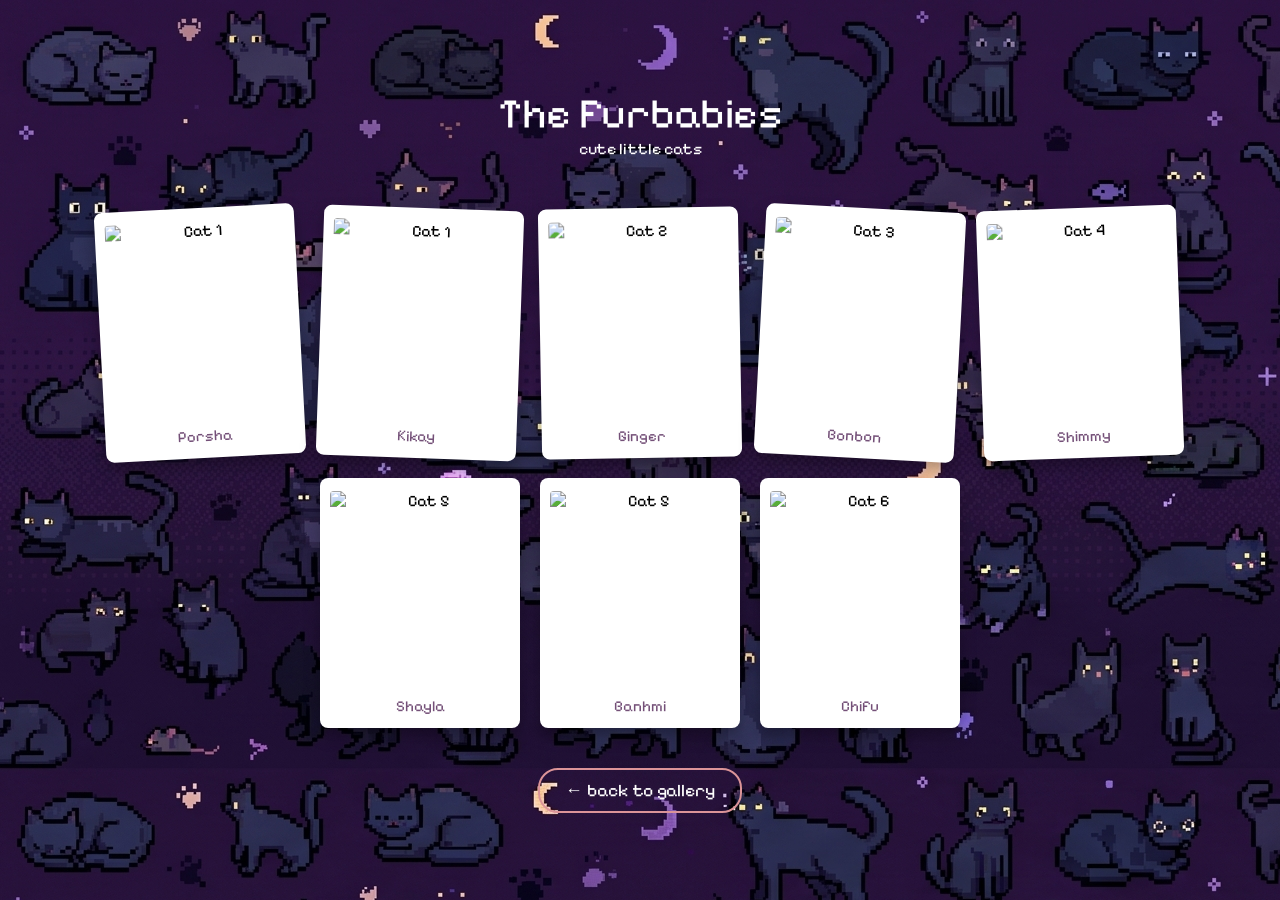
==== cats.html @ f411790f "Add files via upload" ====
<!DOCTYPE html>
<html lang="en">
  <head>
    <meta charset="UTF-8" />
    <meta name="viewport" content="width=device-width, initial-scale=1" />
    <title>Jannah's Cats 🐾</title>
    <link rel="stylesheet" href="style.css" />
    <link rel="preconnect" href="https://fonts.googleapis.com" />
    <link rel="preconnect" href="https://fonts.gstatic.com" crossorigin />
    <link
      href="https://fonts.googleapis.com/css2?family=Pixelify+Sans:wght@400..700&display=swap"
      rel="stylesheet"
    />
    <style>
      .gallery-container {
        display: flex;
        flex-direction: row;
        justify-content: center;
        align-items: center;
        gap: 20px;
        flex-wrap: wrap;
        max-width: 1300px;
        margin-top: 30px;
        z-index: 5;
      }

      /* 5 Picture Frames Layout */
      .gallery-frame {
        background-color: #ffffff;
        border-radius: 8px;
        box-shadow: 0 8px 16px rgba(0, 0, 0, 0.3);
        padding: 10px;
        width: 200px;
        height: 250px;
        position: relative;
        display: flex;
        flex-direction: column;
        justify-content: center;
        align-items: center;
        box-sizing: border-box;
        transition: transform 0.3s ease;
      }

      .gallery-frame:nth-child(1) { transform: rotate(-3deg); }
      .gallery-frame:nth-child(2) { transform: rotate(2deg); }
      .gallery-frame:nth-child(3) { transform: rotate(-1deg); }
      .gallery-frame:nth-child(4) { transform: rotate(3deg); }
      .gallery-frame:nth-child(5) { transform: rotate(-2deg); }

      .gallery-frame:hover {
        transform: rotate(0deg) scale(1.05);
        z-index: 10;
      }

      .gallery-img {
        width: 100%;
        height: calc(100% - 30px);
        object-fit: cover;
        border-radius: 4px;
        cursor: zoom-in;
      }

      .gallery-caption {
        font-family: 'Pixelify Sans', sans-serif;
        color: #745078;
        font-size: 0.95rem;
        margin-top: 6px;
      }

      .back-btn {
        margin-top: 40px;
        display: inline-block;
        padding: 10px 25px;
        background-color: transparent;
        color: #ffffff;
        border: 2px solid #db9498;
        border-radius: 20px;
        font-family: 'Pixelify Sans', sans-serif;
        font-size: 1.1rem;
        text-decoration: none;
        transition: all 0.3s ease;
      }

      .back-btn:hover {
        background-color: rgba(255, 255, 255, 0.2);
        transform: scale(1.05);
      }

      /* Lightbox Modal para sa Zoom Feature */
      .lightbox-modal {
        display: none;
        position: fixed;
        z-index: 1000;
        top: 0;
        left: 0;
        width: 100%;
        height: 100%;
        background-color: rgba(0, 0, 0, 0.8);
        justify-content: center;
        align-items: center;
        cursor: pointer;
      }

      .lightbox-modal img {
        max-width: 90%;
        max-height: 90%;
        border-radius: 8px;
        box-shadow: 0 10px 25px rgba(0, 0, 0, 0.5);
        border: 4px solid #ffffff;
        animation: zoomIn 0.3s ease;
      }

      /* Download Button for Lightbox */
      .download-btn {
        position: absolute;
        bottom: 40px;
        padding: 10px 25px;
        background-color: transparent;
        color: #ffffff;
        border: 2px solid #db9498;
        border-radius: 20px;
        font-family: 'Pixelify Sans', sans-serif;
        font-size: 1.1rem;
        text-decoration: none;
        transition: all 0.3s ease;
        z-index: 1001; /* Keeps it above the image */
      }

      .download-btn:hover {
        background-color: rgba(255, 255, 255, 0.2);
        transform: scale(1.05);
      }

      @keyframes zoomIn {
        from { transform: scale(0.7); opacity: 0; }
        to { transform: scale(1); opacity: 1; }
      }

      /* MOBILE VIEW: Naka-vertical / pataas-pababa ang 5 frames */
      @media (max-width: 768px) {
        .gallery-container {
          flex-direction: column;
          gap: 20px;
        }
        
        .gallery-frame {
          width: 200px;
          height: 240px;
          transform: rotate(0deg) !important;
        }

        .download-btn {
          bottom: 25px;
          font-size: 1rem;
        }
      }
    </style>
  </head>
  <body>

    <audio id="persistentAudio" src="song/bday.mp3" loop></audio>

    <!-- Floating Flowers Background -->
    <div class="flowers-container">
      <div class="flower">🌸</div>
      <div class="flower">🌺</div>
      <div class="flower">🌸</div>
      <div class="flower">💮</div>
      <div class="flower">🌺</div>
      <div class="flower">🌸</div>
      <div class="flower">💮</div>
      <div class="flower">🌸</div>
    </div>

    <div class="container">
      <div id="mainTitle" style="font-size: 42px; color: #ffffff; margin-top: 30px;">The Furbabies</div>
      <div id="subTitle" style="margin-bottom: 20px; color: #ffffff; ">cute little cats</div>

      <!-- 5 Picture Frames (Horizontal sa Web, Vertical sa Mobile) -->
      <div class="gallery-container">
        
        <div class="gallery-frame">
          <img src="photos/c0.jpg" alt="Cat 1" class="gallery-img" />
          <div class="gallery-caption">Porsha</div>
        </div>

        <div class="gallery-frame">
          <img src="photos/c1.jpg" alt="Cat 1" class="gallery-img" />
          <div class="gallery-caption">Kikay</div>
        </div>

        <div class="gallery-frame">
          <img src="photos/c2.jpg" alt="Cat 2" class="gallery-img" />
          <div class="gallery-caption">Ginger</div>
        </div>

        <div class="gallery-frame">
          <img src="photos/c3.jpg" alt="Cat 3" class="gallery-img" />
          <div class="gallery-caption">Bonbon</div>
        </div>

        <div class="gallery-frame">
          <img src="photos/c4.jpg" alt="Cat 4" class="gallery-img" />
          <div class="gallery-caption">Shimmy</div>
        </div>

        <div class="gallery-frame">
          <img src="photos/c7.jpg" alt="Cat 5" class="gallery-img" />
          <div class="gallery-caption">Shayla</div>
        </div>

        <div class="gallery-frame">
          <img src="photos/c5.jpg" alt="Cat 5" class="gallery-img" />
          <div class="gallery-caption">Banhmi</div>
        </div>

        <div class="gallery-frame">
          <img src="photos/c6.jpg" alt="Cat 6" class="gallery-img" />
          <div class="gallery-caption">Chifu</div>
        </div>

      </div>

      <!-- Back Button para makabalik sa gallery -->
      <a href="gallery.html" class="back-btn">← back to gallery</a>
    </div>

    <!-- Lightbox Modal para sa Zoom -->
    <div id="lightbox" class="lightbox-modal">
      <img id="lightbox-img" src="" alt="Zoomed Cat Photo" />
      <a id="download-btn" href="" download class="download-btn">Download Image</a>
    </div>

    <script>
      const lightbox = document.getElementById('lightbox');
      const lightboxImg = document.getElementById('lightbox-img');
      const downloadBtn = document.getElementById('download-btn');
      const galleryImages = document.querySelectorAll('.gallery-img');

      galleryImages.forEach(img => {
        img.addEventListener('click', () => {
          lightbox.style.display = 'flex';
          lightboxImg.src = img.src;

          // Set the link to the image source
          downloadBtn.href = img.src; 
          
          // Extract the file name and force download
          const fileName = img.src.split('/').pop();
          downloadBtn.download = fileName; 
        });
      });

      // Prevent closing if clicking the image or download button
      lightbox.addEventListener('click', (e) => {
        if (e.target !== lightboxImg && e.target !== downloadBtn) {
          lightbox.style.display = 'none';
        }
      });

      const bgMusic = document.getElementById('persistentAudio');

      window.addEventListener('load', () => {
        const isPlaying = localStorage.getItem('isPlaying') === 'true';
        const savedTime = parseFloat(localStorage.getItem('audioTime')) || 0;

        bgMusic.currentTime = savedTime;
        if (isPlaying) {
          bgMusic.volume = 0.5;
          bgMusic.play().catch(e => console.log("Autoplay blocked:", e));
        }
      });

      // Patuloy na i-update ang oras sa background
      setInterval(() => {
        if (!bgMusic.paused) {
          localStorage.setItem('audioTime', bgMusic.currentTime);
          localStorage.setItem('isPlaying', 'true');
        }
      }, 500);
    </script>
  </body>
</html>
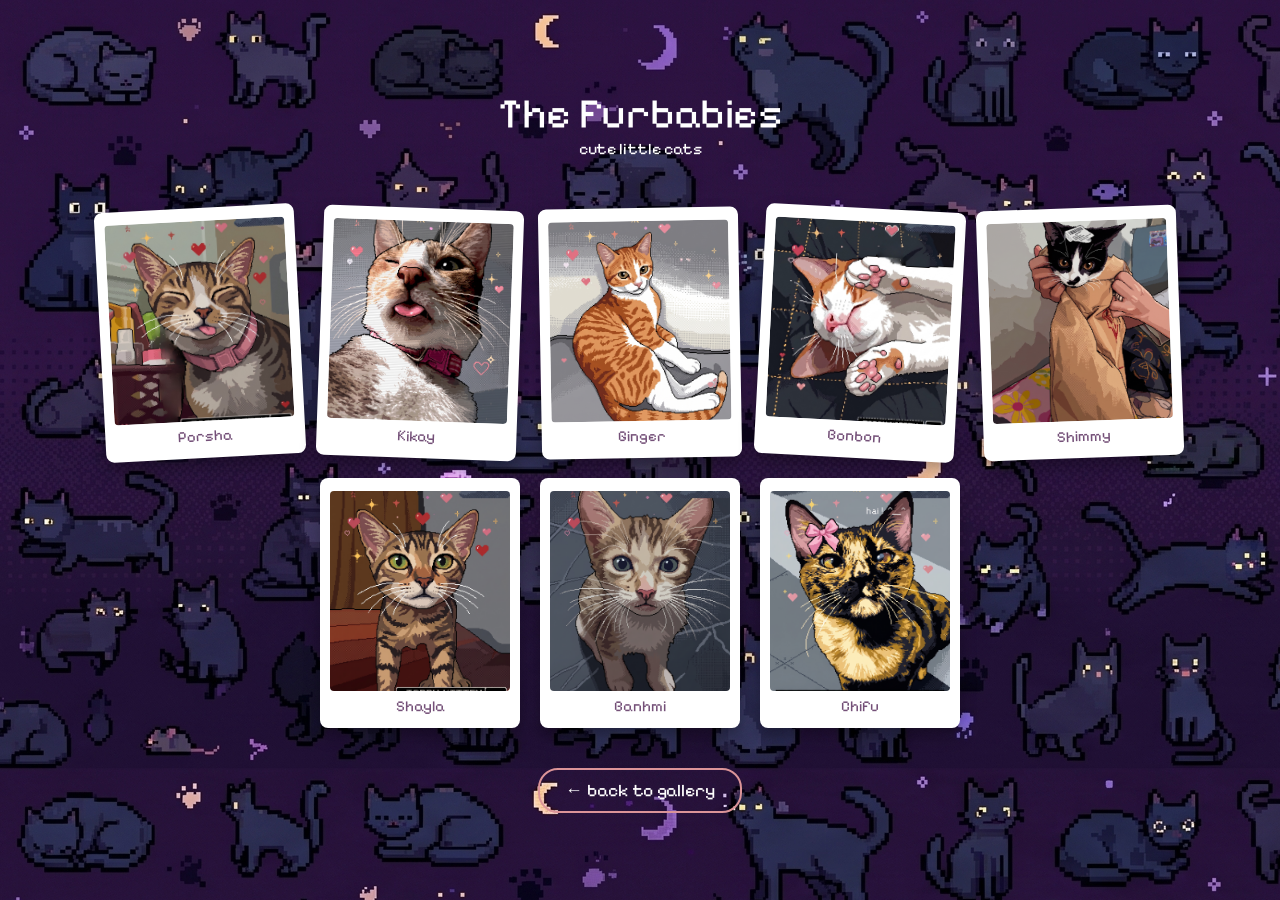
==== commit ba9e8e19: "Update cats.html" ====
--- a/cats.html
+++ b/cats.html
@@ -280,4 +280,4 @@
       }, 500);
     </script>
   </body>
-</html>+</html>
--- a/style.css
+++ b/style.css
@@ -318,6 +318,7 @@
     flex-direction: column; 
     gap: 40px; 
     margin-top: 20px;
+    align-items: center;
   }
 
   .cake-container {
@@ -327,8 +328,8 @@
 
   .cake {
     transform: scale(3.5); 
-    top: -40px; 
-    left: 130px; 
+    top: -50px;
+    left: calc(50% - 112px);
   }
 
   .right-column {
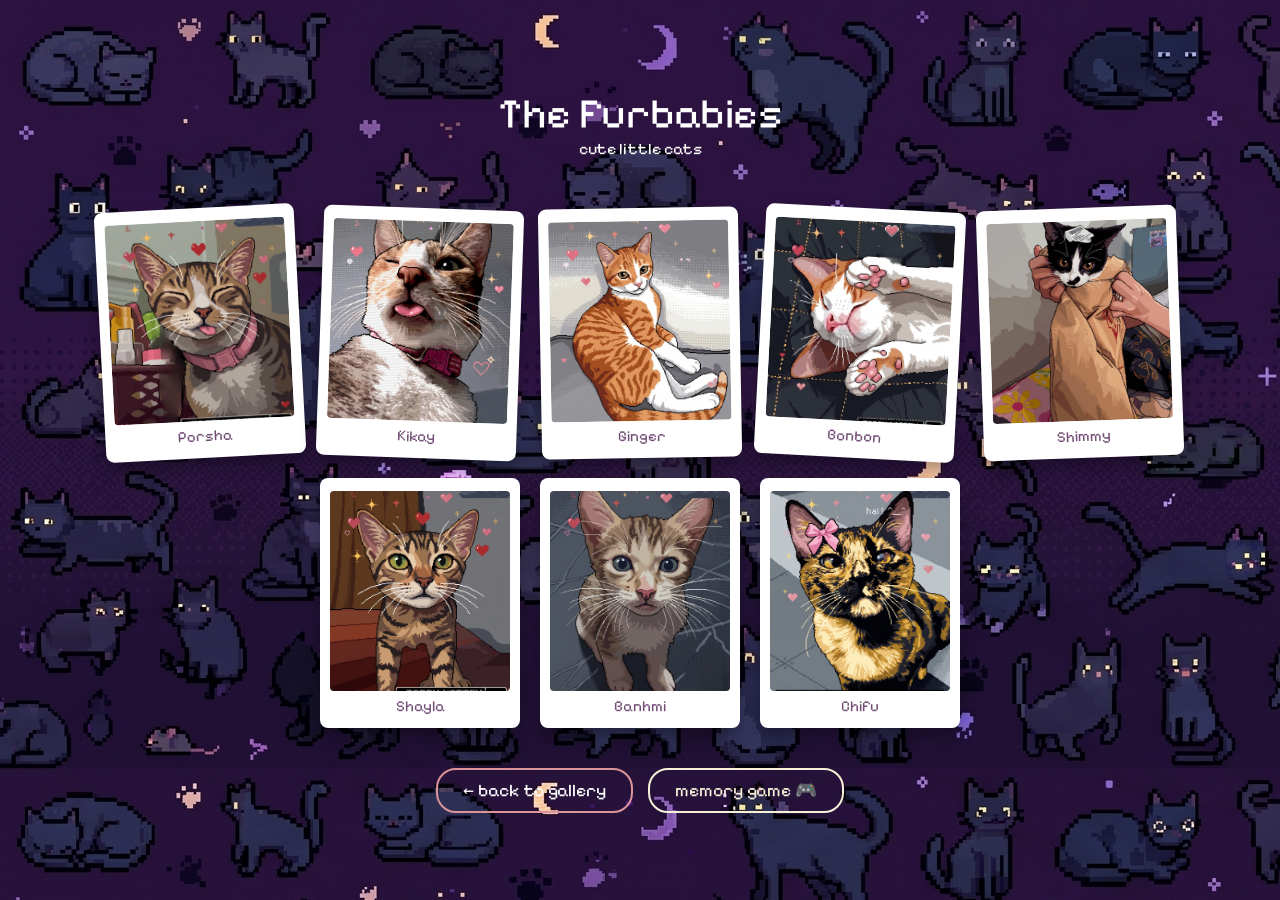
==== commit b7ca9ef8: "Update cats.html" ====
--- a/cats.html
+++ b/cats.html
@@ -61,7 +61,7 @@
       }
 
       .gallery-caption {
-        font-family: 'Pixelify Sans', sans-serif;
+        font-family: 'Pixelify Sans', monospace;
         color: #745078;
         font-size: 0.95rem;
         margin-top: 6px;
@@ -75,7 +75,7 @@
         color: #ffffff;
         border: 2px solid #db9498;
         border-radius: 20px;
-        font-family: 'Pixelify Sans', sans-serif;
+        font-family: 'Pixelify Sans', monospace;
         font-size: 1.1rem;
         text-decoration: none;
         transition: all 0.3s ease;
@@ -119,7 +119,7 @@
         color: #ffffff;
         border: 2px solid #db9498;
         border-radius: 20px;
-        font-family: 'Pixelify Sans', sans-serif;
+        font-family: 'Pixelify Sans', monospace;
         font-size: 1.1rem;
         text-decoration: none;
         transition: all 0.3s ease;
@@ -222,7 +222,10 @@
       </div>
 
       <!-- Back Button para makabalik sa gallery -->
-      <a href="gallery.html" class="back-btn">← back to gallery</a>
+      <div style="display: flex; gap: 15px; justify-content: center; margin-top: 40px; flex-wrap: wrap;">
+        <a href="gallery.html" class="back-btn" style="margin-top: 0;">← back to gallery</a>
+        <a href="memory.html" class="back-btn" style="margin-top: 0; border-color: #f6f1d8; color: #f6f1d8;">memory game 🎮</a>
+      </div>
     </div>
 
     <!-- Lightbox Modal para sa Zoom -->
@@ -278,6 +281,52 @@
           localStorage.setItem('isPlaying', 'true');
         }
       }, 500);
+      // === Click-the-Cats Easter Egg ===
+      // The background is wall-to-wall cats and cat-themed decorations, so
+      // any click on the decorative background (not on buttons/cards/other
+      // UI) pops a little heart/paw + "meow~" right at the cursor.
+      (function () {
+        const catReactionEmojis = ["❤️", "🐾"];
+        const catReactionWords = ["meow~", "purr~", "mrow!", "nya~"];
+
+        function spawnCatReaction(clientX, clientY) {
+          const el = document.createElement("div");
+          el.className = "cat-reaction";
+          el.style.left = `${clientX}px`;
+          el.style.top = `${clientY}px`;
+
+          const emoji = document.createElement("span");
+          emoji.className = "cat-reaction-emoji";
+          emoji.textContent =
+            catReactionEmojis[
+              Math.floor(Math.random() * catReactionEmojis.length)
+            ];
+
+          const bubble = document.createElement("div");
+          bubble.className = "cat-reaction-bubble";
+          bubble.textContent =
+            catReactionWords[
+              Math.floor(Math.random() * catReactionWords.length)
+            ];
+
+          el.appendChild(emoji);
+          el.appendChild(bubble);
+          document.body.appendChild(el);
+          setTimeout(() => el.remove(), 1000);
+        }
+
+        document.addEventListener("click", (e) => {
+          const target = e.target;
+          const isBackgroundClick =
+            target === document.body ||
+            target === document.documentElement ||
+            (target.classList && target.classList.contains("container"));
+
+          if (!isBackgroundClick) return;
+          spawnCatReaction(e.clientX, e.clientY);
+        });
+      })();
+
     </script>
   </body>
 </html>
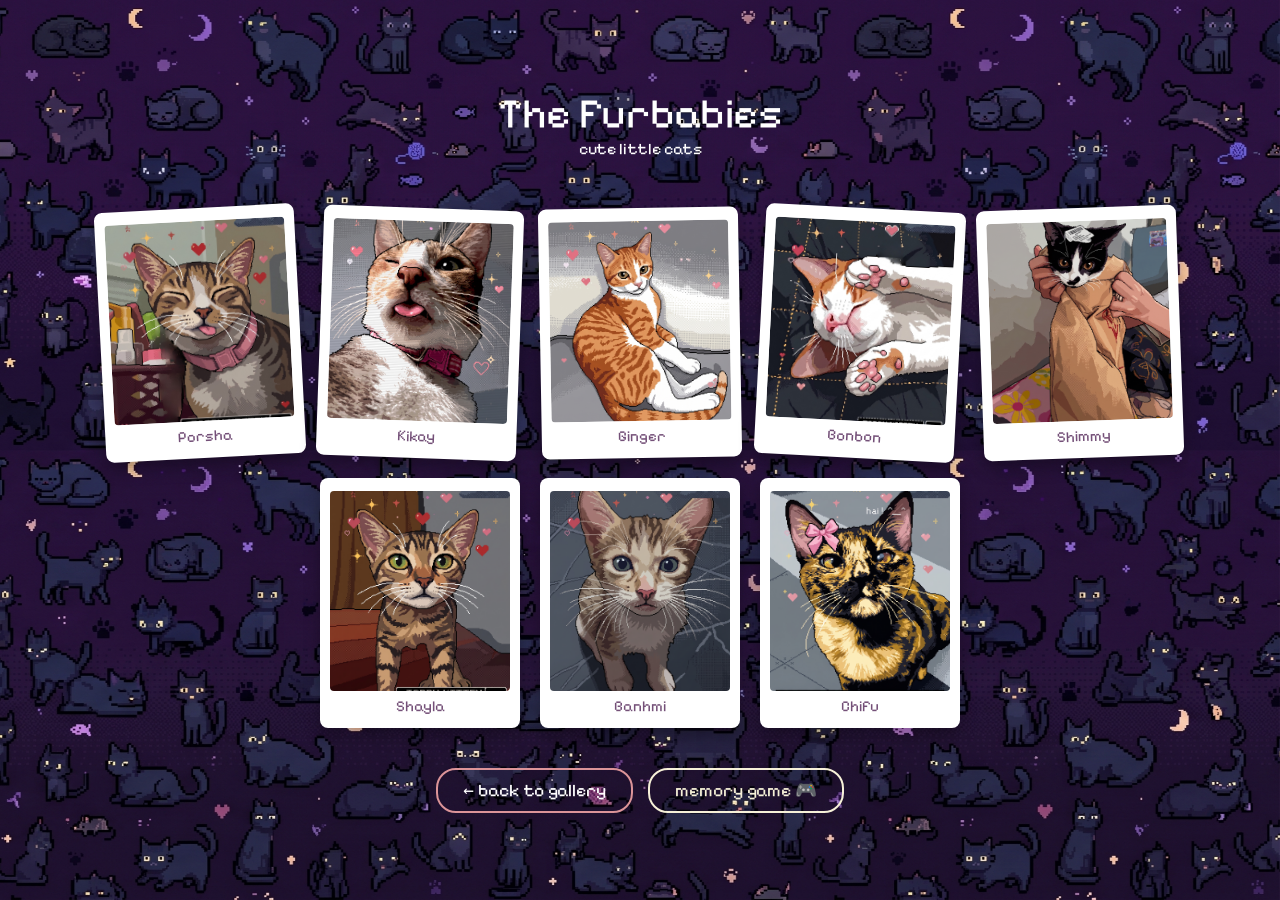
==== commit b0c941cb: "Update cats.html" ====
--- a/cats.html
+++ b/cats.html
@@ -160,6 +160,7 @@
 
     <audio id="persistentAudio" src="song/bday.mp3" loop></audio>
 
+    <div class="cats-bg"></div>
     <!-- Floating Flowers Background -->
     <div class="flowers-container">
       <div class="flower">🌸</div>
--- a/style.css
+++ b/style.css
@@ -1,5 +1,5 @@
 * {
-  font-family: "Pixelify Sans", sans-serif;
+  font-family: "Pixelify Sans", monospace;
   box-sizing: border-box;
 }
 
@@ -13,9 +13,24 @@
   justify-content: center;
   align-items: center;
   background-color: #745078; 
-  background-image: url('bgcats.png'); 
-  background-repeat: repeat;
-  background-size: auto;
+}
+
+/* Fixed, non-tiling cat background. Using a dedicated position:fixed layer
+   (instead of background-attachment:fixed on body) so it stays steady while
+   scrolling on every browser, including mobile Safari, which does not
+   support fixed background-attachment reliably. */
+.cats-bg {
+  position: fixed;
+  top: 0;
+  left: 0;
+  width: 100%;
+  height: 100%;
+  background-image: url('bgcats.png');
+  background-repeat: no-repeat;
+  background-size: cover;
+  background-position: center center;
+  z-index: 0;
+  pointer-events: none;
 }
 
 .flowers-container {
@@ -115,7 +130,7 @@
 /* 6. Placeholder Text */
 .photo-placeholder {
   position: absolute;
-  font-family: 'Pixelify Sans', sans-serif;
+  font-family: 'Pixelify Sans', monospace;
   color: #a49188; 
   font-size: 1.5rem;
   z-index: 1;
@@ -131,6 +146,283 @@
   object-fit: cover;
   border-radius: 4px;
   z-index: 2; 
+}
+
+/* 7.5 Make a Wish */
+.wish-section {
+  position: relative;
+  width: 90%;
+  max-width: 380px;
+  margin: 6px auto 24px auto;
+  text-align: center;
+}
+
+.wish-form {
+  display: flex;
+  flex-direction: column;
+  gap: 12px;
+  align-items: center;
+}
+
+.wish-input {
+  width: 100%;
+  padding: 12px 16px;
+  border-radius: 20px;
+  border: 2px solid #db9498;
+  background-color: rgba(255, 255, 255, 0.15);
+  color: #ffffff;
+  font-family: "Pixelify Sans", monospace;
+  font-size: 1rem;
+  text-align: center;
+  outline: none;
+  box-sizing: border-box;
+  transition: background-color 0.2s, box-shadow 0.2s;
+}
+
+.wish-input::placeholder {
+  color: rgba(255, 255, 255, 0.6);
+}
+
+.wish-input:focus {
+  background-color: rgba(255, 255, 255, 0.25);
+  box-shadow: 0 0 0 3px rgba(219, 148, 152, 0.4);
+}
+
+.wish-input.shake {
+  animation: wishShake 0.4s;
+}
+
+@keyframes wishShake {
+  0%, 100% { transform: translateX(0); }
+  20% { transform: translateX(-6px); }
+  40% { transform: translateX(6px); }
+  60% { transform: translateX(-4px); }
+  80% { transform: translateX(4px); }
+}
+
+.wish-submit-btn {
+  padding: 10px 28px;
+  border-radius: 20px;
+  border: none;
+  background-color: #db9498;
+  color: #ffffff;
+  font-family: "Pixelify Sans", monospace;
+  font-size: 1rem;
+  cursor: pointer;
+  box-shadow: 0 4px 10px rgba(0, 0, 0, 0.2);
+  transition: transform 0.2s, background-color 0.2s;
+}
+
+.wish-submit-btn:hover {
+  transform: scale(1.05);
+  background-color: #c47e83;
+}
+
+.wish-display {
+  animation: wishFadeIn 0.6s ease;
+}
+
+@keyframes wishFadeIn {
+  from { opacity: 0; transform: scale(0.85); }
+  to { opacity: 1; transform: scale(1); }
+}
+
+.wish-text {
+  font-size: 1.25rem;
+  color: #ffffff;
+  background-color: rgba(116, 80, 120, 0.85);
+  border: 2px dashed #db9498;
+  border-radius: 12px;
+  padding: 16px 20px;
+  margin: 0 0 14px 0;
+  word-wrap: break-word;
+}
+
+.wish-again-btn {
+  padding: 8px 20px;
+  border-radius: 20px;
+  border: 2px solid #db9498;
+  background-color: transparent;
+  color: #ffffff;
+  font-family: "Pixelify Sans", monospace;
+  font-size: 0.9rem;
+  cursor: pointer;
+  transition: all 0.2s ease;
+}
+
+.wish-again-btn:hover {
+  background-color: rgba(255, 255, 255, 0.2);
+  transform: scale(1.05);
+}
+
+.wish-sparkle-field {
+  position: absolute;
+  inset: 0;
+  pointer-events: none;
+  overflow: visible;
+  z-index: 5;
+}
+
+.sparkle {
+  position: absolute;
+  font-size: 1.4rem;
+  opacity: 0;
+  animation: sparklePop 1s ease-out forwards;
+  pointer-events: none;
+}
+
+@keyframes sparklePop {
+  0% { opacity: 0; transform: scale(0) rotate(0deg); }
+  30% { opacity: 1; transform: scale(1.2) rotate(90deg); }
+  100% { opacity: 0; transform: scale(0.4) translateY(-40px) rotate(180deg); }
+}
+
+/* 7.6 Surprise Present */
+.surprise-section {
+  position: relative;
+  width: 90%;
+  max-width: 380px;
+  margin: 65px auto 30px auto;
+  text-align: center;
+}
+
+.gift-box {
+  display: inline-flex;
+  flex-direction: column;
+  align-items: center;
+  gap: 10px;
+  cursor: pointer;
+  transition: transform 0.2s ease;
+}
+
+.gift-box:hover {
+  transform: scale(1.06) rotate(-2deg);
+}
+
+.gift-body {
+  font-size: 4.5rem;
+  line-height: 1;
+  filter: drop-shadow(0 6px 10px rgba(0, 0, 0, 0.35));
+  animation: giftWiggle 2.4s ease-in-out infinite;
+}
+
+@keyframes giftWiggle {
+  0%, 100% { transform: rotate(0deg); }
+  50% { transform: rotate(-6deg); }
+}
+
+.gift-box.opened .gift-body {
+  animation: giftPop 0.4s ease forwards;
+}
+
+@keyframes giftPop {
+  0% { transform: scale(1) rotate(0deg); opacity: 1; }
+  50% { transform: scale(1.35) rotate(10deg); opacity: 1; }
+  100% { transform: scale(0.2) rotate(20deg); opacity: 0; }
+}
+
+.gift-label {
+  font-family: "Pixelify Sans", monospace;
+  color: #ffffff;
+  font-size: 0.95rem;
+  background-color: rgba(116, 80, 120, 0.6);
+  border: 2px dashed #db9498;
+  border-radius: 14px;
+  padding: 4px 14px;
+}
+
+.surprise-reveal {
+  animation: wishFadeIn 0.6s ease;
+}
+
+.surprise-card {
+  background-color: rgba(116, 80, 120, 0.85);
+  border: 2px dashed #db9498;
+  border-radius: 12px;
+  padding: 22px 26px;
+  color: #ffffff;
+  box-shadow: 0 4px 10px rgba(0, 0, 0, 0.2);
+  text-align: left;
+}
+
+.surprise-title {
+  font-size: 1.3rem;
+  margin: 0 0 8px 0;
+  text-align: center;
+}
+
+.surprise-message {
+  margin: 0 0 14px 0;
+  line-height: 1.5;
+  text-align: center;
+}
+
+.surprise-list {
+  list-style: none;
+  margin: 0 0 18px 0;
+  padding: 0;
+  display: flex;
+  flex-direction: column;
+  gap: 8px;
+}
+
+.surprise-list li {
+  background-color: rgba(255, 255, 255, 0.12);
+  border-radius: 8px;
+  padding: 8px 12px;
+  font-size: 0.95rem;
+}
+
+.surprise-sparkle-field {
+  position: absolute;
+  inset: 0;
+  pointer-events: none;
+  overflow: visible;
+  z-index: 5;
+}
+
+/* 7.7 Click-the-Cats Easter Egg */
+.cat-reaction {
+  position: fixed;
+  transform: translate(-50%, -50%);
+  pointer-events: none;
+  z-index: 9999;
+  text-align: center;
+  animation: catReactionFloat 1s ease-out forwards;
+}
+
+.cat-reaction-emoji {
+  font-size: 1.8rem;
+  display: block;
+  filter: drop-shadow(0 2px 4px rgba(0, 0, 0, 0.4));
+}
+
+.cat-reaction-bubble {
+  margin-top: 2px;
+  font-family: "Pixelify Sans", monospace;
+  font-size: 0.75rem;
+  color: #ffffff;
+  background-color: rgba(116, 80, 120, 0.92);
+  border: 1px solid #db9498;
+  border-radius: 10px;
+  padding: 2px 8px;
+  display: inline-block;
+  white-space: nowrap;
+}
+
+@keyframes catReactionFloat {
+  0% {
+    opacity: 0;
+    transform: translate(-50%, -50%) scale(0.6) translateY(0);
+  }
+  20% {
+    opacity: 1;
+    transform: translate(-50%, -50%) scale(1.15) translateY(-6px);
+  }
+  100% {
+    opacity: 0;
+    transform: translate(-50%, -50%) scale(1) translateY(-42px);
+  }
 }
 
 /* 8. Message Box */
@@ -238,7 +530,7 @@
   color: #ffffff;
   border: 2px solid #db9498;
   border-radius: 20px;
-  font-family: 'Pixelify Sans', sans-serif;
+  font-family: 'Pixelify Sans', monospace;
   font-size: 1.1rem;
   text-decoration: none;
   cursor: pointer;
@@ -249,6 +541,13 @@
 .next-page-btn:hover {
   background-color: rgba(255, 255, 255, 0.2);
   transform: scale(1.05);
+}
+
+/* CTA wrapper - same look as the old inline style (text-align:center; margin-top:20px;)
+   so mobile stays exactly as before. Desktop repositions it inside the grid below. */
+.cta-wrapper {
+  text-align: center;
+  margin-top: 20px;
 }
 
 .lightbox-modal {
@@ -283,7 +582,7 @@
         color: #ffffff;
         border: 2px solid #db9498;
         border-radius: 20px;
-        font-family: 'Pixelify Sans', sans-serif;
+        font-family: 'Pixelify Sans', monospace;
         font-size: 1.1rem;
         text-decoration: none;
         transition: all 0.3s ease;
@@ -350,6 +649,81 @@
     width: 85%; 
     font-size: 1rem;
     margin-top: 40px; 
+    margin-left: auto;
+    margin-right: auto;
+  }
+}
+
+/* ============================================================
+   DESKTOP LANDING PAGE REDESIGN
+   Rearranges the message box, cake, and photo into one row with
+   the button centered underneath the cake/photo, matching the
+   requested layout. Scoped to >= 769px only, so the mobile view
+   (the @media (max-width: 768px) block above) is not touched.
+   ============================================================ */
+@media (min-width: 769px) {
+  .hero-layout {
+    display: grid;
+    grid-template-columns: minmax(280px, 340px) auto auto;
+    align-items: center;
+    column-gap: 55px;
+    row-gap: 28px;
+    width: 100%;
+    max-width: 1000px;
+    margin: 20px auto 0 auto;
+  }
+
+  /* Let .side-by-side's children (cake + photo) become direct grid items */
+  .side-by-side {
+    display: contents;
+  }
+
+  .message-box {
+    grid-column: 1;
+    grid-row: 1 / 3;
+    align-self: center;
+    max-width: 100%;
+    margin-top: 0;
+    text-align: left;
+    padding: 28px 32px;
+    border: none;
+    border-left: 5px solid #db9498;
+    border-radius: 4px 18px 18px 4px;
+    background: linear-gradient(155deg, rgba(219, 148, 152, 0.25), rgba(116, 80, 120, 0.9));
+    box-shadow: 0 12px 30px rgba(0, 0, 0, 0.28);
+  }
+
+  .cake-container {
+    grid-column: 2;
+    grid-row: 1;
+    justify-self: center;
+  }
+
+  .right-column {
+    grid-column: 3;
+    grid-row: 1;
+    justify-self: center;
+  }
+
+  .cta-wrapper {
+    grid-column: 2 / 4;
+    grid-row: 2;
+    justify-self: center;
+    margin-top: 0;
+  }
+
+  .next-page-btn {
+    padding: 14px 42px;
+    font-size: 1.15rem;
+    background-color: #db9498;
+    color: #ffffff;
+    border: none;
+    box-shadow: 0 8px 20px rgba(219, 148, 152, 0.5);
+  }
+
+  .next-page-btn:hover {
+    background-color: #c47e83;
+    transform: translateY(-2px) scale(1.04);
   }
 }
 
